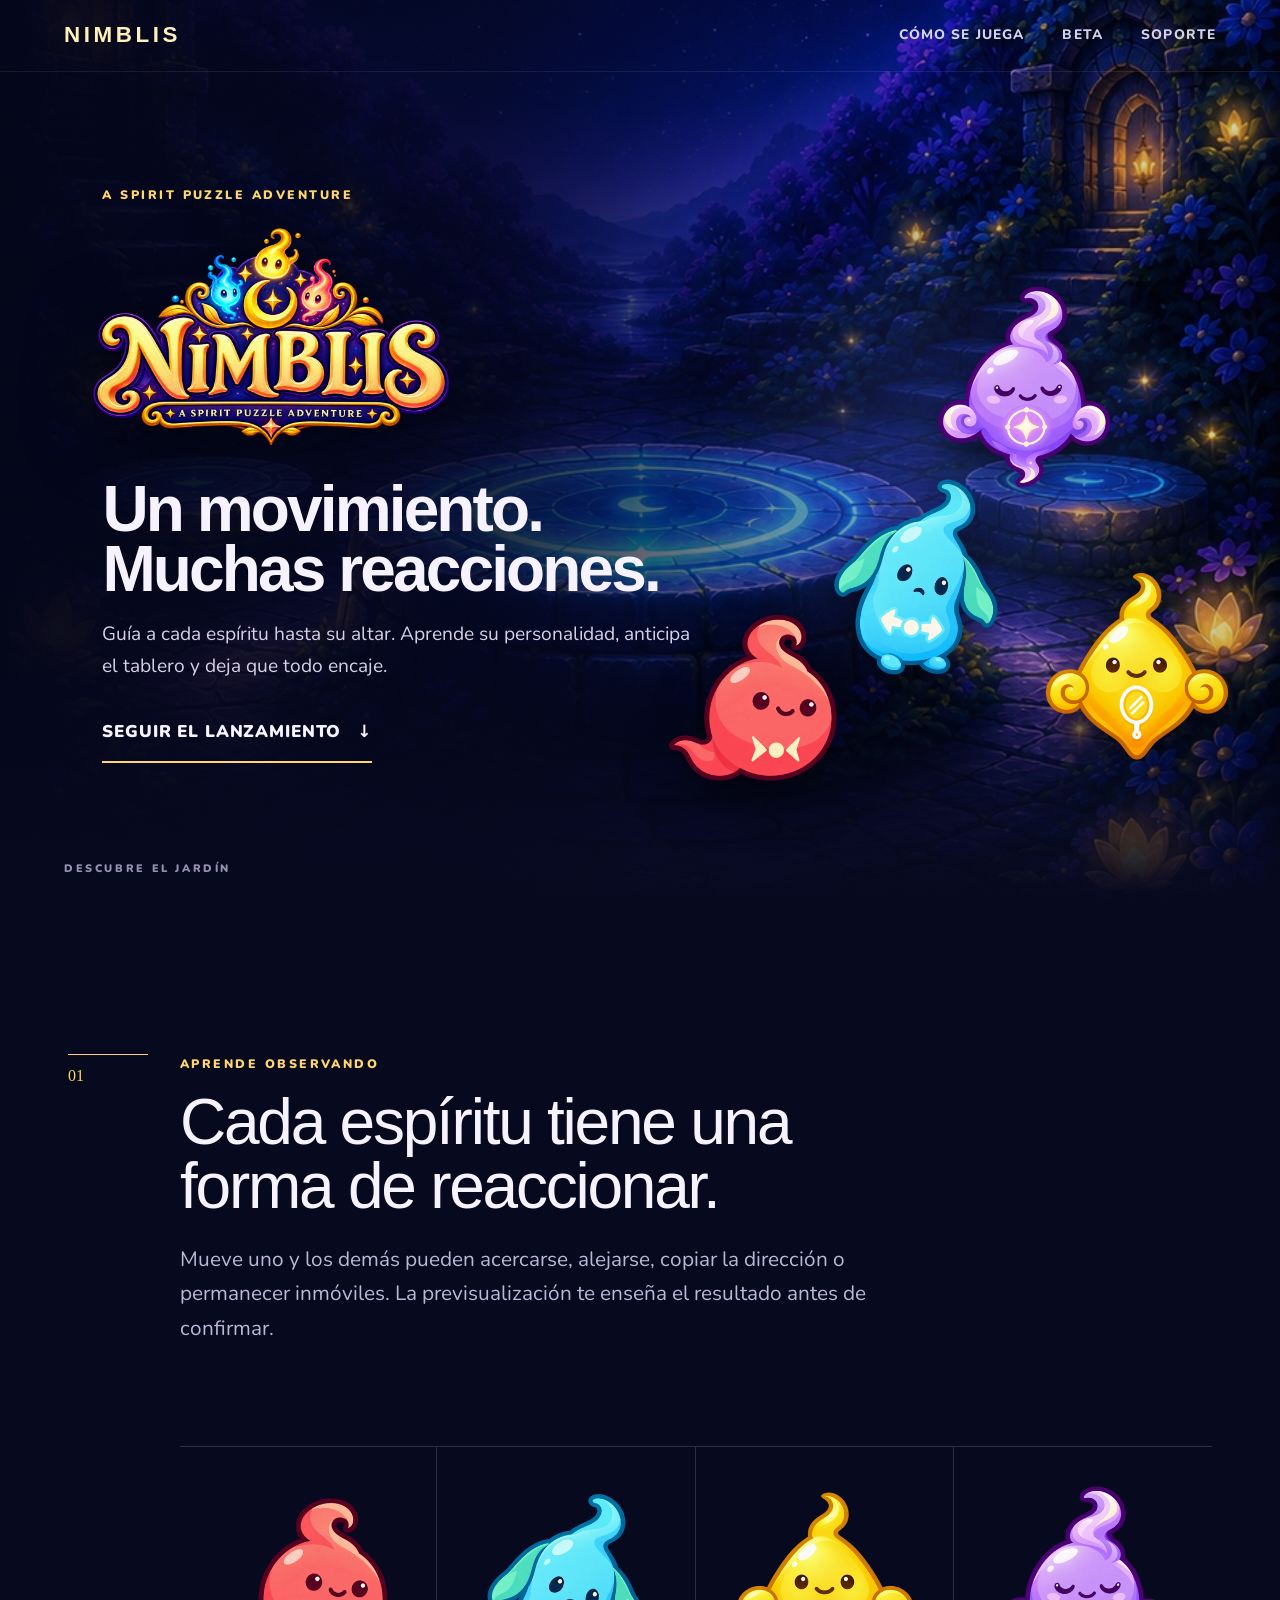
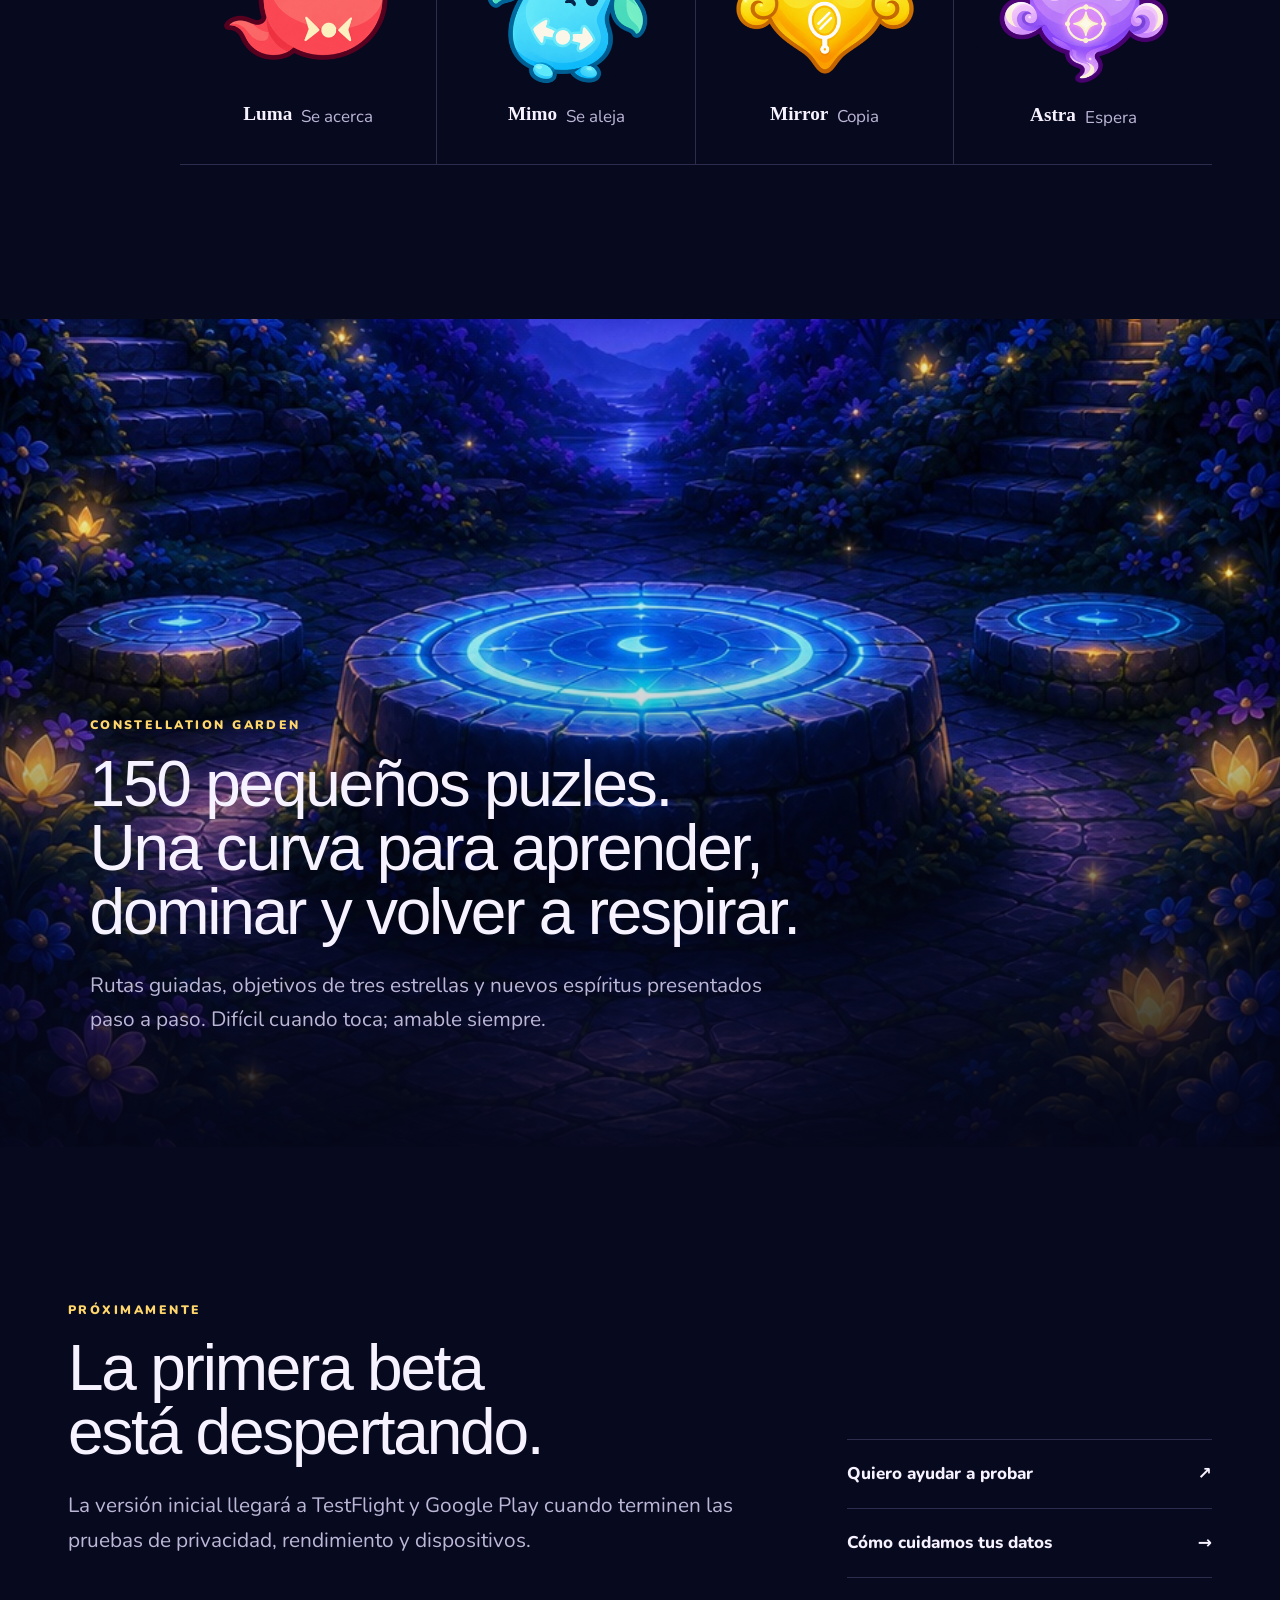
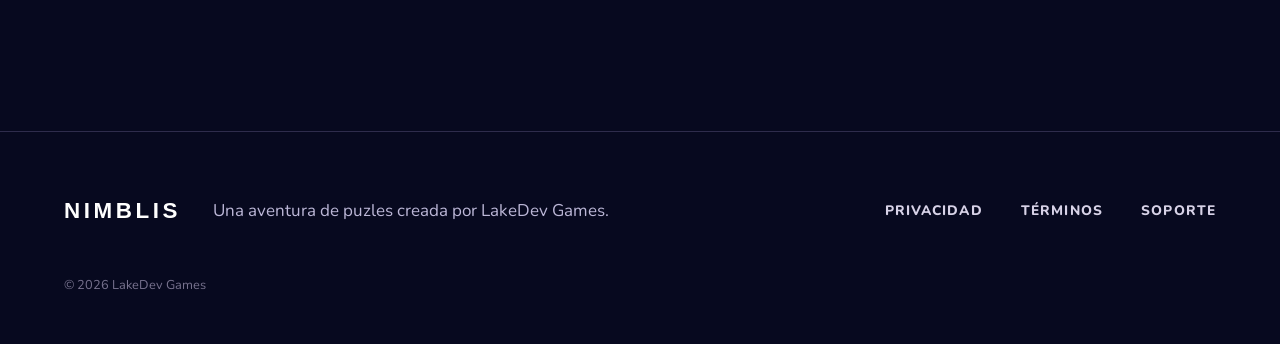
==== index.html @ 9e911bd8 "Publish Nimblis website" ====
<!doctype html>
<html lang="es">
<head>
  <meta charset="utf-8">
  <meta name="viewport" content="width=device-width, initial-scale=1">
  <meta name="theme-color" content="#080b2b">
  <meta name="description" content="Nimblis es una aventura de puzles sobre pequeños espíritus que se mueven juntos.">
  <meta property="og:title" content="Nimblis · A Spirit Puzzle Adventure">
  <meta property="og:description" content="Descubre cómo se relacionan, anticipa cada reacción y guía a todos los Nimblis hasta su altar.">
  <meta property="og:image" content="assets/nimblis-logo.png">
  <title>Nimblis · A Spirit Puzzle Adventure</title>
  <link rel="icon" href="assets/app-icon.png">
  <link rel="stylesheet" href="styles.css">
</head>
<body>
  <a class="skip-link" href="#main">Saltar al contenido</a>
  <header class="site-header" data-header>
    <a class="wordmark" href="index.html" aria-label="Nimblis, inicio">NIMBLIS</a>
    <nav aria-label="Navegación principal">
      <a href="#como-se-juega">Cómo se juega</a>
      <a href="#beta">Beta</a>
      <a href="support.html">Soporte</a>
    </nav>
  </header>

  <main id="main">
    <section class="hero" aria-labelledby="hero-title">
      <div class="hero-glow" aria-hidden="true"></div>
      <div class="hero-copy" data-reveal>
        <p class="eyebrow">A SPIRIT PUZZLE ADVENTURE</p>
        <img class="hero-logo" src="assets/nimblis-logo.png" alt="Nimblis">
        <h1 id="hero-title">Un movimiento.<br>Muchas reacciones.</h1>
        <p class="hero-lede">Guía a cada espíritu hasta su altar. Aprende su personalidad, anticipa el tablero y deja que todo encaje.</p>
        <a class="primary-cta" href="#beta">Seguir el lanzamiento <span aria-hidden="true">↓</span></a>
      </div>
      <div class="spirit-stage" aria-hidden="true" data-depth>
        <img class="spirit spirit-luma" src="assets/luma.png" alt="">
        <img class="spirit spirit-mimo" src="assets/mimo.png" alt="">
        <img class="spirit spirit-mirror" src="assets/mirror.png" alt="">
        <img class="spirit spirit-astra" src="assets/astra.png" alt="">
      </div>
      <p class="scroll-cue" aria-hidden="true">DESCUBRE EL JARDÍN</p>
    </section>

    <section class="rule-section" id="como-se-juega">
      <div class="section-number">01</div>
      <div class="rule-copy" data-reveal>
        <p class="eyebrow">APRENDE OBSERVANDO</p>
        <h2>Cada espíritu tiene una forma de reaccionar.</h2>
        <p>Mueve uno y los demás pueden acercarse, alejarse, copiar la dirección o permanecer inmóviles. La previsualización te enseña el resultado antes de confirmar.</p>
      </div>
      <div class="spirit-line" aria-label="Los cuatro espíritus de Nimblis">
        <figure data-reveal><img src="assets/luma.png" alt="Luma"><figcaption><strong>Luma</strong><span>Se acerca</span></figcaption></figure>
        <figure data-reveal><img src="assets/mimo.png" alt="Mimo"><figcaption><strong>Mimo</strong><span>Se aleja</span></figcaption></figure>
        <figure data-reveal><img src="assets/mirror.png" alt="Mirror"><figcaption><strong>Mirror</strong><span>Copia</span></figcaption></figure>
        <figure data-reveal><img src="assets/astra.png" alt="Astra"><figcaption><strong>Astra</strong><span>Espera</span></figcaption></figure>
      </div>
    </section>

    <section class="journey-section">
      <div class="journey-art" role="img" aria-label="El jardín nocturno de Nimblis"></div>
      <div class="journey-copy" data-reveal>
        <p class="eyebrow">CONSTELLATION GARDEN</p>
        <h2>150 pequeños puzles. Una curva para aprender, dominar y volver a respirar.</h2>
        <p>Rutas guiadas, objetivos de tres estrellas y nuevos espíritus presentados paso a paso. Difícil cuando toca; amable siempre.</p>
      </div>
    </section>

    <section class="beta-section" id="beta">
      <div data-reveal>
        <p class="eyebrow">PRÓXIMAMENTE</p>
        <h2>La primera beta está despertando.</h2>
        <p>La versión inicial llegará a TestFlight y Google Play cuando terminen las pruebas de privacidad, rendimiento y dispositivos.</p>
      </div>
      <div class="beta-links" data-reveal>
        <a href="support.html">Quiero ayudar a probar <span aria-hidden="true">↗</span></a>
        <a href="privacy.html">Cómo cuidamos tus datos <span aria-hidden="true">→</span></a>
      </div>
    </section>
  </main>

  <footer>
    <a class="wordmark" href="index.html">NIMBLIS</a>
    <p>Una aventura de puzles creada por LakeDev Games.</p>
    <nav aria-label="Legal">
      <a href="privacy.html">Privacidad</a>
      <a href="terms.html">Términos</a>
      <a href="support.html">Soporte</a>
    </nav>
    <p class="copyright">© 2026 LakeDev Games</p>
  </footer>
  <script src="site.js"></script>
</body>
</html>
---- styles.css ----
@font-face{font-family:Fredoka;src:url("assets/fredoka.ttf") format("truetype");font-weight:300 700;font-display:swap}
@font-face{font-family:Nunito;src:url("assets/nunito.ttf") format("truetype");font-weight:200 900;font-display:swap}
:root{--ink:#f7f2ff;--muted:#bcb7d7;--night:#07091f;--deep:#0b1035;--gold:#ffd66b;--violet:#9d73ff;--line:rgba(197,186,255,.2);--max:1240px}
*{box-sizing:border-box}
html{scroll-behavior:smooth;background:var(--night)}
body{margin:0;color:var(--ink);background:var(--night);font-family:Nunito,system-ui,sans-serif;font-size:17px;line-height:1.65}
a{color:inherit;text-decoration-thickness:1px;text-underline-offset:.22em}
img{display:block;max-width:100%}
.skip-link{position:fixed;z-index:100;left:1rem;top:1rem;transform:translateY(-180%);padding:.7rem 1rem;background:#fff;color:#111;border-radius:.5rem}.skip-link:focus{transform:none}
.site-header{position:absolute;z-index:20;top:0;left:0;width:100%;display:flex;justify-content:space-between;align-items:center;padding:1.5rem clamp(1.25rem,5vw,5rem);border-bottom:1px solid rgba(255,255,255,.08)}
body.legal-page .site-header.solid{position:relative;background:#090c2a}.site-header[data-header].solid{position:fixed;background:rgba(7,9,31,.86);backdrop-filter:blur(16px)}.site-header nav,.compact-footer nav,footer nav{display:flex;gap:clamp(1rem,3vw,2.5rem);align-items:center}.site-header nav a,footer nav a{text-decoration:none;color:#d7d2e7;font-size:.86rem;font-weight:800;letter-spacing:.08em;text-transform:uppercase}.site-header nav a:hover,.site-header nav a:focus-visible,footer nav a:hover{color:var(--gold)}
.wordmark{font:700 1.4rem/1 Fredoka,sans-serif;letter-spacing:.16em;text-decoration:none;color:#fff1bd}
.hero{min-height:100svh;position:relative;overflow:hidden;display:grid;align-items:center;padding:8rem clamp(1.25rem,8vw,8rem) 5rem;background:linear-gradient(90deg,rgba(4,6,26,.98) 0%,rgba(5,7,31,.85) 38%,rgba(5,7,31,.18) 74%),url("assets/sanctuary.jpg") center 64%/cover no-repeat}
.hero::after{content:"";position:absolute;inset:auto 0 0;height:28%;background:linear-gradient(transparent,var(--night));pointer-events:none}.hero-glow{position:absolute;width:44vw;height:44vw;right:4vw;top:20%;border-radius:50%;background:radial-gradient(circle,rgba(89,117,255,.28),transparent 65%);filter:blur(12px)}
.hero-copy{position:relative;z-index:4;max-width:650px}.hero-logo{width:min(370px,78vw);margin:0 0 .65rem -1rem;filter:drop-shadow(0 12px 34px rgba(0,0,0,.55));mix-blend-mode:screen}.hero h1{font:600 clamp(3rem,5vw,5.4rem)/.94 Fredoka,sans-serif;letter-spacing:-.045em;margin:0;max-width:920px;text-wrap:balance}.hero-lede{max-width:590px;color:#d5d0e8;font-size:clamp(1.05rem,1.5vw,1.28rem);margin:1.25rem 0 1.35rem}.eyebrow{margin:0 0 1rem;color:var(--gold);font-size:.77rem;font-weight:900;letter-spacing:.2em;text-transform:uppercase}.primary-cta{display:inline-flex;align-items:center;gap:1rem;padding:.9rem 0;border-bottom:2px solid var(--gold);text-decoration:none;font-weight:900;letter-spacing:.05em;text-transform:uppercase}.primary-cta span{transition:transform .2s}.primary-cta:hover span{transform:translateY(4px)}
.spirit-stage{position:absolute;z-index:3;right:-2%;bottom:3%;width:min(52vw,800px);height:66%;pointer-events:none}.spirit{position:absolute;width:clamp(130px,18vw,275px);filter:drop-shadow(0 18px 24px rgba(0,0,0,.55));animation:float 5s ease-in-out infinite}.spirit-luma{left:0;bottom:8%;animation-delay:-1s}.spirit-mimo{left:24%;bottom:30%;animation-delay:-3s}.spirit-mirror{right:8%;bottom:14%;animation-delay:-2s}.spirit-astra{right:25%;top:0;animation-delay:-4s}.scroll-cue{position:absolute;z-index:5;left:clamp(1.25rem,5vw,5rem);bottom:1.4rem;margin:0;color:#9690b1;font-size:.68rem;font-weight:900;letter-spacing:.24em}
@keyframes float{50%{transform:translateY(-14px) rotate(1.5deg)}}
.rule-section{max-width:var(--max);margin:auto;padding:clamp(6rem,12vw,11rem) clamp(1.25rem,4vw,3rem);display:grid;grid-template-columns:80px 1fr;gap:2rem}.section-number{font:500 1rem Fredoka;color:var(--gold);border-top:1px solid var(--gold);padding-top:.8rem}.rule-copy{max-width:850px}.rule-copy h2,.journey-copy h2,.beta-section h2{font:500 clamp(2.5rem,5vw,5.3rem)/1 Fredoka,sans-serif;letter-spacing:-.035em;margin:0 0 1.5rem;text-wrap:balance}.rule-copy>p:last-child,.journey-copy>p:last-child,.beta-section>div>p:last-child{max-width:690px;color:var(--muted);font-size:clamp(1.05rem,1.7vw,1.3rem)}
.spirit-line{grid-column:2;display:grid;grid-template-columns:repeat(4,1fr);gap:1px;margin-top:3rem;border-top:1px solid var(--line);border-bottom:1px solid var(--line)}.spirit-line figure{margin:0;padding:2rem 1rem;text-align:center;border-right:1px solid var(--line)}.spirit-line figure:last-child{border:0}.spirit-line img{width:100%;transition:transform .25s,filter .25s}.spirit-line figure:hover img{transform:translateY(-8px);filter:drop-shadow(0 16px 18px rgba(91,100,255,.25))}.spirit-line figcaption{display:flex;justify-content:center;gap:.55rem;flex-wrap:wrap}.spirit-line strong{font:600 1.2rem Fredoka}.spirit-line span{color:var(--muted)}
.journey-section{position:relative;min-height:92svh;display:flex;align-items:flex-end;padding:clamp(3rem,7vw,7rem);overflow:hidden}.journey-art{position:absolute;inset:0;background:linear-gradient(0deg,rgba(5,7,26,.96) 0%,rgba(5,7,26,.08) 60%),url("assets/sanctuary.jpg") center 73%/cover no-repeat;transform:scale(1.03)}.journey-copy{position:relative;z-index:2;max-width:980px}.journey-copy p{max-width:760px}
.beta-section{max-width:var(--max);margin:auto;padding:clamp(6rem,12vw,11rem) clamp(1.25rem,4vw,3rem);display:grid;grid-template-columns:1.3fr .7fr;gap:clamp(3rem,8vw,8rem);align-items:end}.beta-links{display:flex;flex-direction:column;border-top:1px solid var(--line)}.beta-links a{display:flex;justify-content:space-between;gap:1rem;padding:1.25rem 0;border-bottom:1px solid var(--line);text-decoration:none;font-weight:800}.beta-links a:hover{color:var(--gold)}
footer{padding:3rem clamp(1.25rem,5vw,5rem);border-top:1px solid var(--line);display:grid;grid-template-columns:auto 1fr auto;align-items:center;gap:2rem;color:var(--muted)}footer .wordmark{color:#fff}.copyright{grid-column:1/-1;margin:0;font-size:.8rem;color:#77728e}.compact-footer{display:flex;justify-content:space-between;grid-template-columns:none}.compact-footer>a{font:600 1.2rem Fredoka;text-decoration:none;color:#fff1bd}
[data-reveal]{opacity:0;transform:translateY(24px);transition:opacity .7s ease,transform .7s ease}[data-reveal].visible{opacity:1;transform:none}
.legal-page{background:radial-gradient(circle at 70% 5%,rgba(87,62,172,.2),transparent 30%),var(--night)}.legal-shell{width:min(100% - 2.5rem,1000px);margin:auto;padding:clamp(5rem,9vw,9rem) 0}.legal-intro{max-width:820px;margin-bottom:5rem}.legal-intro h1{font:500 clamp(3.5rem,8vw,7rem)/.95 Fredoka;margin:.5rem 0 1.4rem;letter-spacing:-.045em}.legal-intro>p:last-child{color:var(--muted)}.legal-intro .primary-cta{margin-top:1rem}.legal-copy{max-width:780px;margin-left:auto}.legal-copy section{padding:0 0 2.7rem;margin:0 0 2.7rem;border-bottom:1px solid var(--line)}.legal-copy h2{font:500 clamp(1.8rem,3vw,2.7rem)/1.15 Fredoka;margin:0 0 1.3rem}.legal-copy h3{font:600 1.1rem Fredoka;color:#eee3ff;margin:1.6rem 0 .4rem}.legal-copy p,.legal-copy li{color:#c8c3da}.legal-copy a{color:#ffe39a}.legal-copy hr{border:0;border-top:2px solid var(--gold);margin:3rem 0 5rem}.legal-copy ul{padding-left:1.25rem}.faq h3{color:var(--gold)}
@media(max-width:820px){.site-header[data-header] nav a:first-child{display:none}.hero{padding-top:7rem;align-items:start;background:linear-gradient(180deg,rgba(4,6,26,.88),rgba(4,6,26,.25) 55%,var(--night)),url("assets/sanctuary.jpg") center/cover}.hero-logo{width:270px}.hero h1{font-size:clamp(3rem,14vw,5rem)}.spirit-stage{right:-12%;bottom:4%;width:112%;height:47%}.spirit{width:31vw}.spirit-luma{left:5%}.spirit-mimo{left:28%}.spirit-mirror{right:2%}.spirit-astra{right:28%;top:3%}.rule-section{grid-template-columns:1fr}.section-number{width:60px}.spirit-line{grid-column:1;grid-template-columns:repeat(2,1fr)}.spirit-line figure:nth-child(2){border-right:0}.spirit-line figure:nth-child(-n+2){border-bottom:1px solid var(--line)}.journey-section{min-height:75svh}.beta-section{grid-template-columns:1fr}footer{grid-template-columns:1fr}footer nav{flex-wrap:wrap}.copyright{grid-column:1}.compact-footer{display:flex}}
@media(max-width:520px){body{font-size:16px}.site-header{padding:1.15rem}.site-header nav{gap:1rem}.site-header nav a{font-size:.7rem}.hero{padding-inline:1.15rem}.hero-logo{margin-left:-.6rem}.spirit-stage{bottom:2%}.rule-section,.beta-section{padding-inline:1.15rem}.spirit-line figure{padding:1.25rem .4rem}.spirit-line figcaption{display:block}.spirit-line span{display:block}.journey-section{padding:2rem 1.15rem 4rem}.legal-shell{width:min(100% - 2rem,1000px)}.compact-footer{align-items:flex-start}.compact-footer nav{flex-direction:column;align-items:flex-end;gap:.7rem}}
@media(prefers-reduced-motion:reduce){html{scroll-behavior:auto}.spirit{animation:none}[data-reveal]{opacity:1;transform:none;transition:none}.spirit-line img,.primary-cta span{transition:none}}
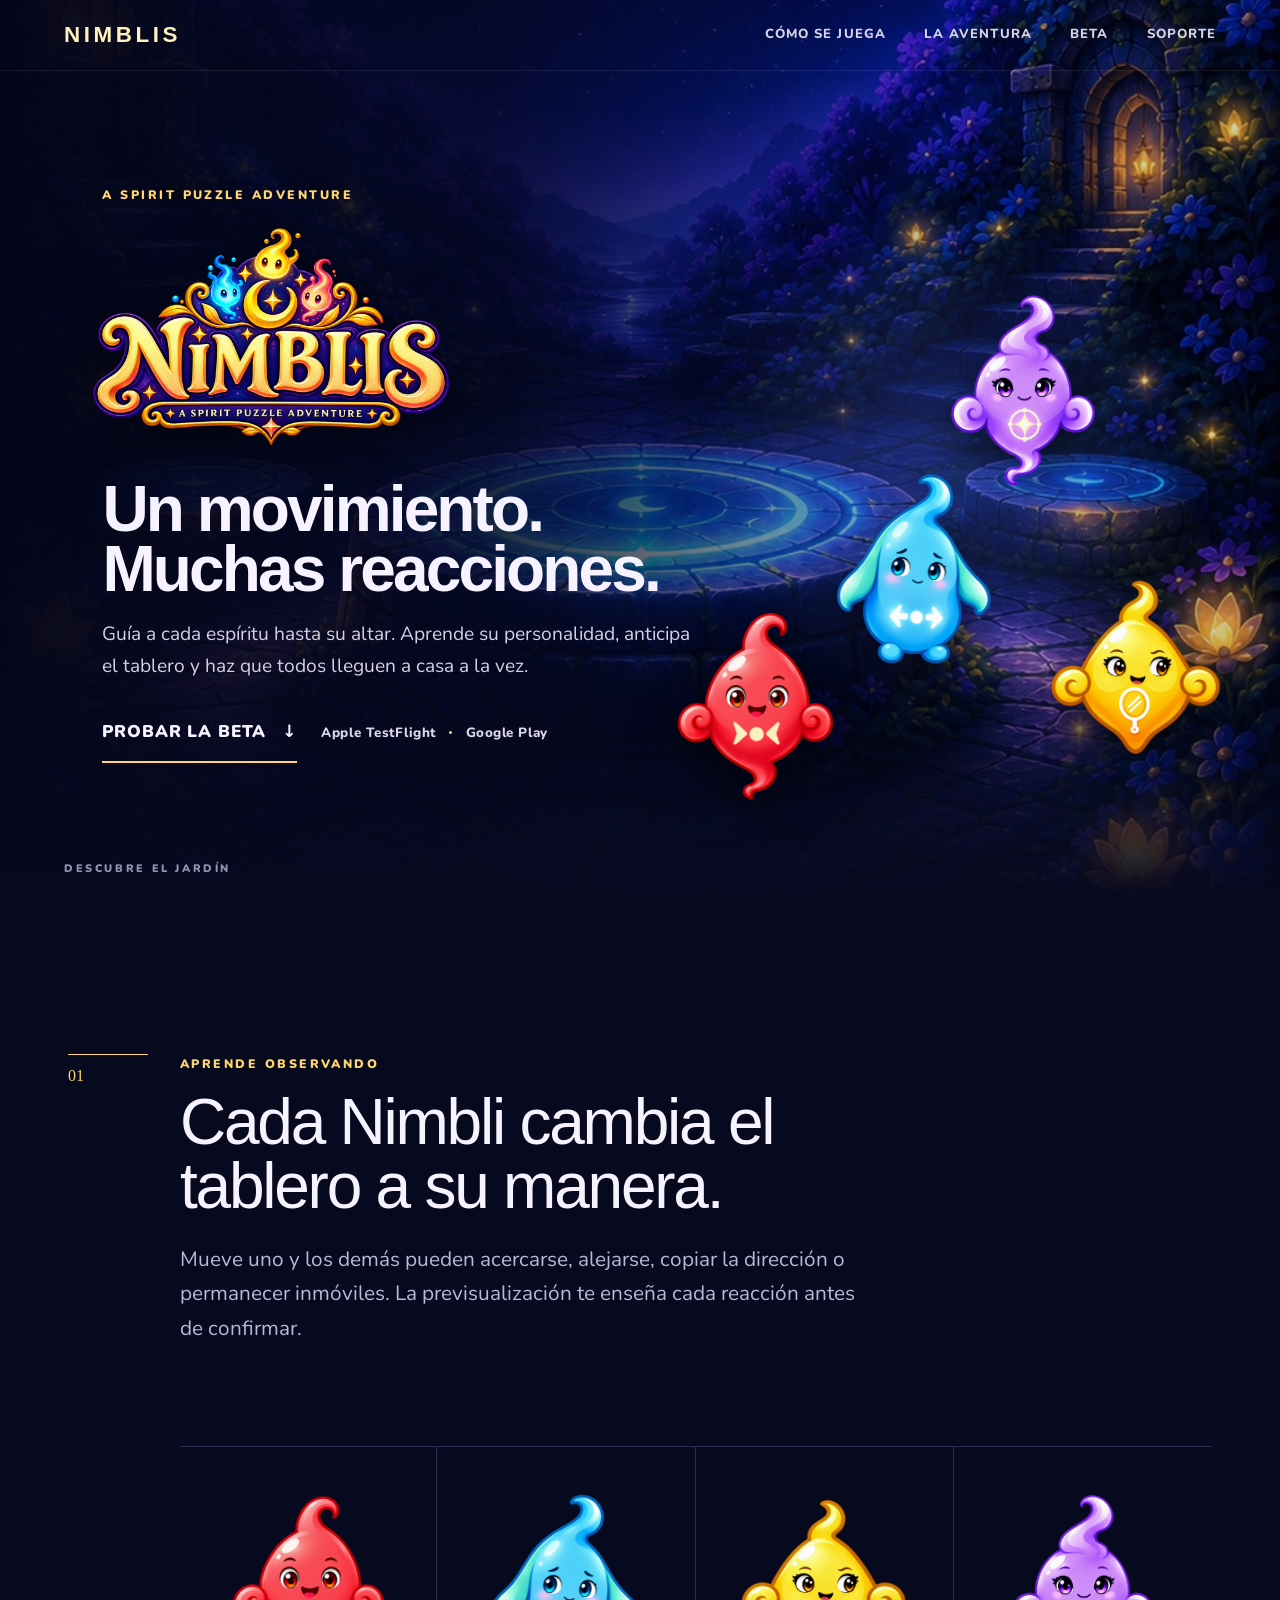
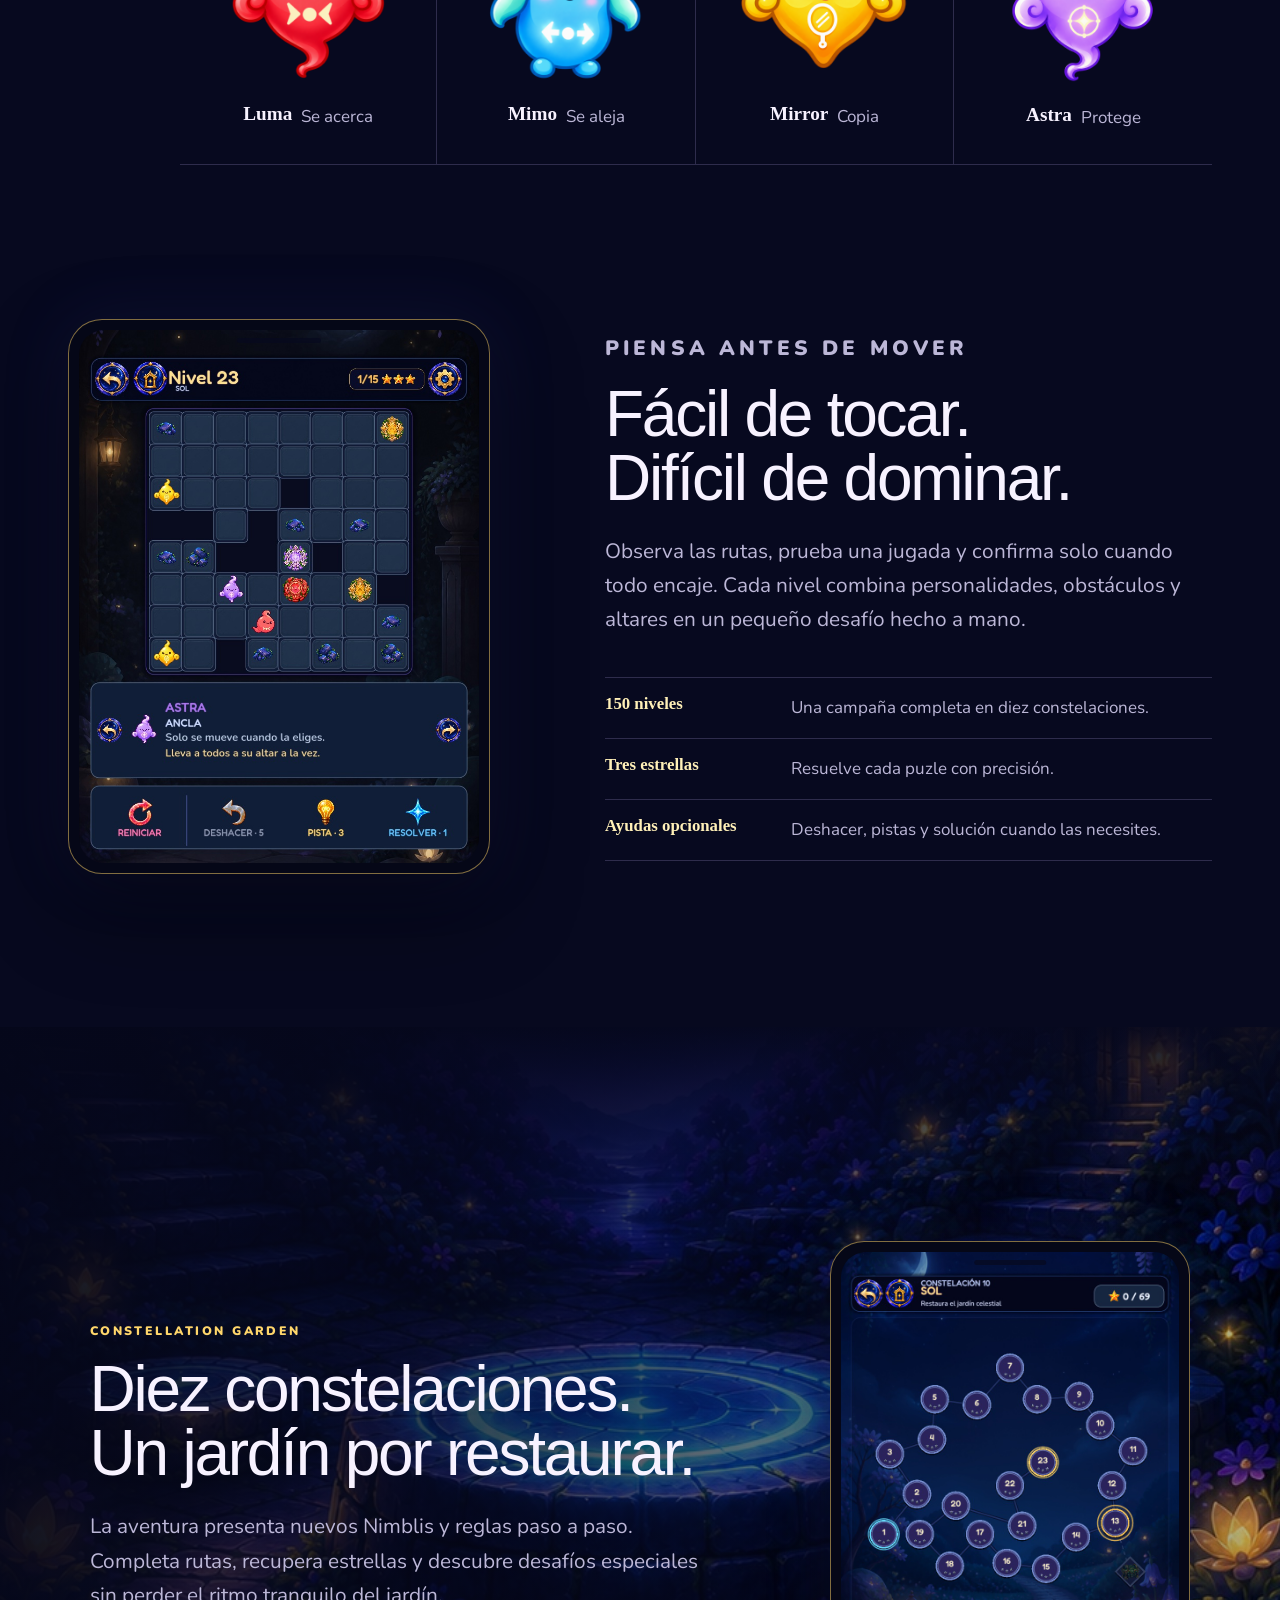
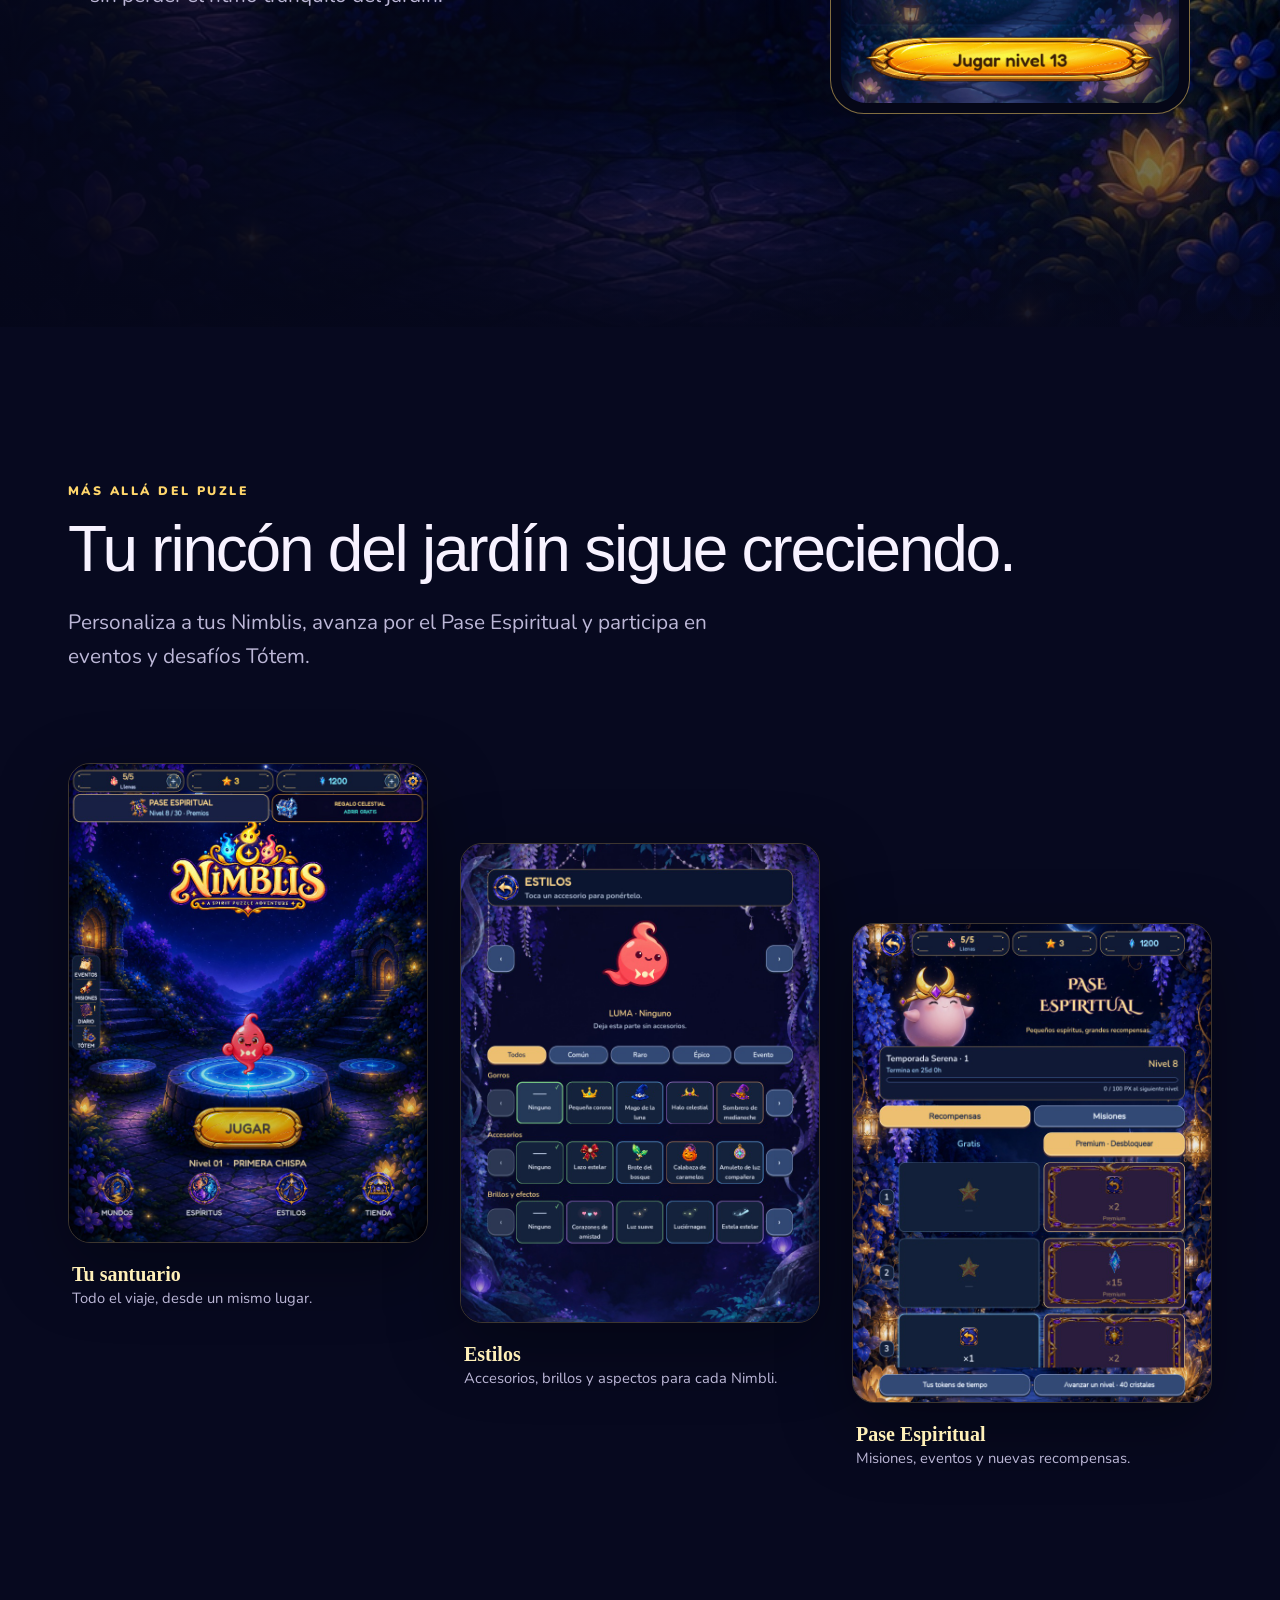
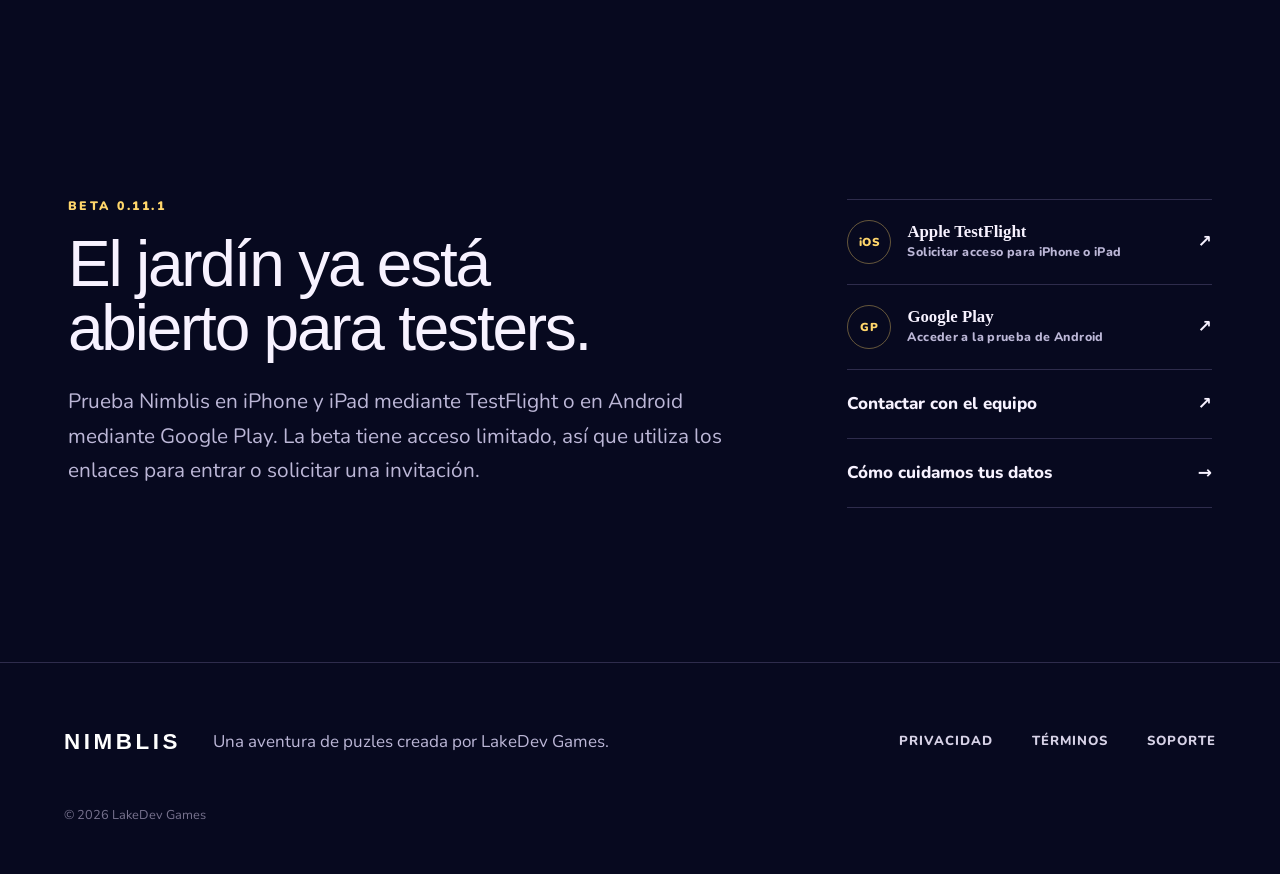
==== commit c3e6913c: "Publish Nimblis 0.11.1 beta page" ====
--- a/index.html
+++ b/index.html
@@ -4,10 +4,10 @@
   <meta charset="utf-8">
   <meta name="viewport" content="width=device-width, initial-scale=1">
   <meta name="theme-color" content="#080b2b">
-  <meta name="description" content="Nimblis es una aventura de puzles sobre pequeños espíritus que se mueven juntos.">
+  <meta name="description" content="Nimblis es una aventura de puzles sobre pequeños espíritus que se mueven juntos. Beta disponible para iPhone, iPad y Android.">
   <meta property="og:title" content="Nimblis · A Spirit Puzzle Adventure">
-  <meta property="og:description" content="Descubre cómo se relacionan, anticipa cada reacción y guía a todos los Nimblis hasta su altar.">
-  <meta property="og:image" content="assets/nimblis-logo.png">
+  <meta property="og:description" content="Descubre cómo se relacionan, anticipa cada reacción y guía a todos los Nimblis hasta su altar. Prueba la beta en TestFlight y Google Play.">
+  <meta property="og:image" content="assets/app-icon.png">
   <title>Nimblis · A Spirit Puzzle Adventure</title>
   <link rel="icon" href="assets/app-icon.png">
   <link rel="stylesheet" href="styles.css">
@@ -18,6 +18,7 @@
     <a class="wordmark" href="index.html" aria-label="Nimblis, inicio">NIMBLIS</a>
     <nav aria-label="Navegación principal">
       <a href="#como-se-juega">Cómo se juega</a>
+      <a href="#aventura">La aventura</a>
       <a href="#beta">Beta</a>
       <a href="support.html">Soporte</a>
     </nav>
@@ -30,8 +31,11 @@
         <p class="eyebrow">A SPIRIT PUZZLE ADVENTURE</p>
         <img class="hero-logo" src="assets/nimblis-logo.png" alt="Nimblis">
         <h1 id="hero-title">Un movimiento.<br>Muchas reacciones.</h1>
-        <p class="hero-lede">Guía a cada espíritu hasta su altar. Aprende su personalidad, anticipa el tablero y deja que todo encaje.</p>
-        <a class="primary-cta" href="#beta">Seguir el lanzamiento <span aria-hidden="true">↓</span></a>
+        <p class="hero-lede">Guía a cada espíritu hasta su altar. Aprende su personalidad, anticipa el tablero y haz que todos lleguen a casa a la vez.</p>
+        <div class="hero-actions">
+          <a class="primary-cta" href="#beta">Probar la beta <span aria-hidden="true">↓</span></a>
+          <p class="platform-note">Apple TestFlight <i aria-hidden="true"></i> Google Play</p>
+        </div>
       </div>
       <div class="spirit-stage" aria-hidden="true" data-depth>
         <img class="spirit spirit-luma" src="assets/luma.png" alt="">
@@ -46,34 +50,70 @@
       <div class="section-number">01</div>
       <div class="rule-copy" data-reveal>
         <p class="eyebrow">APRENDE OBSERVANDO</p>
-        <h2>Cada espíritu tiene una forma de reaccionar.</h2>
-        <p>Mueve uno y los demás pueden acercarse, alejarse, copiar la dirección o permanecer inmóviles. La previsualización te enseña el resultado antes de confirmar.</p>
+        <h2>Cada Nimbli cambia el tablero a su manera.</h2>
+        <p>Mueve uno y los demás pueden acercarse, alejarse, copiar la dirección o permanecer inmóviles. La previsualización te enseña cada reacción antes de confirmar.</p>
       </div>
       <div class="spirit-line" aria-label="Los cuatro espíritus de Nimblis">
         <figure data-reveal><img src="assets/luma.png" alt="Luma"><figcaption><strong>Luma</strong><span>Se acerca</span></figcaption></figure>
         <figure data-reveal><img src="assets/mimo.png" alt="Mimo"><figcaption><strong>Mimo</strong><span>Se aleja</span></figcaption></figure>
         <figure data-reveal><img src="assets/mirror.png" alt="Mirror"><figcaption><strong>Mirror</strong><span>Copia</span></figcaption></figure>
-        <figure data-reveal><img src="assets/astra.png" alt="Astra"><figcaption><strong>Astra</strong><span>Espera</span></figcaption></figure>
+        <figure data-reveal><img src="assets/astra.png" alt="Astra"><figcaption><strong>Astra</strong><span>Protege</span></figcaption></figure>
       </div>
     </section>
 
-    <section class="journey-section">
-      <div class="journey-art" role="img" aria-label="El jardín nocturno de Nimblis"></div>
-      <div class="journey-copy" data-reveal>
-        <p class="eyebrow">CONSTELLATION GARDEN</p>
-        <h2>150 pequeños puzles. Una curva para aprender, dominar y volver a respirar.</h2>
-        <p>Rutas guiadas, objetivos de tres estrellas y nuevos espíritus presentados paso a paso. Difícil cuando toca; amable siempre.</p>
+    <section class="gameplay-section" aria-labelledby="gameplay-title">
+      <div class="phone-shot phone-shot-main" data-reveal>
+        <img src="assets/game-puzzle.jpg" alt="Un puzle de Nimblis con Luma, Mimo, Mirror y Astra" loading="lazy" decoding="async">
+      </div>
+      <div class="gameplay-copy" data-reveal>
+        <p class="eyebrow">PIENSA ANTES DE MOVER</p>
+        <h2 id="gameplay-title">Fácil de tocar. Difícil de dominar.</h2>
+        <p>Observa las rutas, prueba una jugada y confirma solo cuando todo encaje. Cada nivel combina personalidades, obstáculos y altares en un pequeño desafío hecho a mano.</p>
+        <ul class="feature-list">
+          <li><strong>150 niveles</strong><span>Una campaña completa en diez constelaciones.</span></li>
+          <li><strong>Tres estrellas</strong><span>Resuelve cada puzle con precisión.</span></li>
+          <li><strong>Ayudas opcionales</strong><span>Deshacer, pistas y solución cuando las necesites.</span></li>
+        </ul>
+      </div>
+    </section>
+
+    <section class="journey-section" id="aventura">
+      <div class="journey-art" aria-hidden="true"></div>
+      <div class="journey-layout">
+        <div class="journey-copy" data-reveal>
+          <p class="eyebrow">CONSTELLATION GARDEN</p>
+          <h2>Diez constelaciones. Un jardín por restaurar.</h2>
+          <p>La aventura presenta nuevos Nimblis y reglas paso a paso. Completa rutas, recupera estrellas y descubre desafíos especiales sin perder el ritmo tranquilo del jardín.</p>
+        </div>
+        <div class="phone-shot journey-phone" data-reveal>
+          <img src="assets/game-map.jpg" alt="Mapa de una constelación con sus niveles conectados" loading="lazy" decoding="async">
+        </div>
+      </div>
+    </section>
+
+    <section class="world-section" aria-labelledby="world-title">
+      <div class="world-heading" data-reveal>
+        <p class="eyebrow">MÁS ALLÁ DEL PUZLE</p>
+        <h2 id="world-title">Tu rincón del jardín sigue creciendo.</h2>
+        <p>Personaliza a tus Nimblis, avanza por el Pase Espiritual y participa en eventos y desafíos Tótem.</p>
+      </div>
+      <div class="screen-gallery">
+        <figure data-reveal><img src="assets/game-home.jpg" alt="Pantalla principal actual de Nimblis" loading="lazy" decoding="async"><figcaption><strong>Tu santuario</strong><span>Todo el viaje, desde un mismo lugar.</span></figcaption></figure>
+        <figure data-reveal><img src="assets/game-styles.jpg" alt="Selección de accesorios para personalizar un Nimbli" loading="lazy" decoding="async"><figcaption><strong>Estilos</strong><span>Accesorios, brillos y aspectos para cada Nimbli.</span></figcaption></figure>
+        <figure data-reveal><img src="assets/game-pass.jpg" alt="Recompensas y misiones del Pase Espiritual" loading="lazy" decoding="async"><figcaption><strong>Pase Espiritual</strong><span>Misiones, eventos y nuevas recompensas.</span></figcaption></figure>
       </div>
     </section>
 
     <section class="beta-section" id="beta">
       <div data-reveal>
-        <p class="eyebrow">PRÓXIMAMENTE</p>
-        <h2>La primera beta está despertando.</h2>
-        <p>La versión inicial llegará a TestFlight y Google Play cuando terminen las pruebas de privacidad, rendimiento y dispositivos.</p>
+        <p class="eyebrow">BETA 0.11.1</p>
+        <h2>El jardín ya está abierto para testers.</h2>
+        <p>Prueba Nimblis en iPhone y iPad mediante TestFlight o en Android mediante Google Play. La beta tiene acceso limitado, así que utiliza los enlaces para entrar o solicitar una invitación.</p>
       </div>
       <div class="beta-links" data-reveal>
-        <a href="support.html">Quiero ayudar a probar <span aria-hidden="true">↗</span></a>
+        <a class="store-status" href="mailto:davidlago11@gmail.com?subject=Acceso%20beta%20iOS%20de%20Nimblis"><span class="store-mark">iOS</span><p><strong>Apple TestFlight</strong><small>Solicitar acceso para iPhone o iPad</small></p><b aria-hidden="true">↗</b></a>
+        <a class="store-status" href="https://play.google.com/apps/testing/com.lakedevgames.nimblis" target="_blank" rel="noreferrer"><span class="play-mark" aria-hidden="true">GP</span><p><strong>Google Play</strong><small>Acceder a la prueba de Android</small></p><b aria-hidden="true">↗</b></a>
+        <a href="mailto:davidlago11@gmail.com?subject=Beta%20Nimblis">Contactar con el equipo <span aria-hidden="true">↗</span></a>
         <a href="privacy.html">Cómo cuidamos tus datos <span aria-hidden="true">→</span></a>
       </div>
     </section>
--- a/styles.css
+++ b/styles.css
@@ -1,6 +1,6 @@
 @font-face{font-family:Fredoka;src:url("assets/fredoka.ttf") format("truetype");font-weight:300 700;font-display:swap}
 @font-face{font-family:Nunito;src:url("assets/nunito.ttf") format("truetype");font-weight:200 900;font-display:swap}
-:root{--ink:#f7f2ff;--muted:#bcb7d7;--night:#07091f;--deep:#0b1035;--gold:#ffd66b;--violet:#9d73ff;--line:rgba(197,186,255,.2);--max:1240px}
+:root{--ink:#f7f2ff;--muted:#bcb7d7;--night:#07091f;--deep:#0b1035;--gold:#ffd66b;--violet:#9d73ff;--cyan:#6be8ff;--line:rgba(197,186,255,.2);--max:1240px}
 *{box-sizing:border-box}
 html{scroll-behavior:smooth;background:var(--night)}
 body{margin:0;color:var(--ink);background:var(--night);font-family:Nunito,system-ui,sans-serif;font-size:17px;line-height:1.65}
@@ -8,20 +8,23 @@
 img{display:block;max-width:100%}
 .skip-link{position:fixed;z-index:100;left:1rem;top:1rem;transform:translateY(-180%);padding:.7rem 1rem;background:#fff;color:#111;border-radius:.5rem}.skip-link:focus{transform:none}
 .site-header{position:absolute;z-index:20;top:0;left:0;width:100%;display:flex;justify-content:space-between;align-items:center;padding:1.5rem clamp(1.25rem,5vw,5rem);border-bottom:1px solid rgba(255,255,255,.08)}
-body.legal-page .site-header.solid{position:relative;background:#090c2a}.site-header[data-header].solid{position:fixed;background:rgba(7,9,31,.86);backdrop-filter:blur(16px)}.site-header nav,.compact-footer nav,footer nav{display:flex;gap:clamp(1rem,3vw,2.5rem);align-items:center}.site-header nav a,footer nav a{text-decoration:none;color:#d7d2e7;font-size:.86rem;font-weight:800;letter-spacing:.08em;text-transform:uppercase}.site-header nav a:hover,.site-header nav a:focus-visible,footer nav a:hover{color:var(--gold)}
+body.legal-page .site-header.solid{position:relative;background:#090c2a}.site-header[data-header].solid{position:fixed;background:rgba(7,9,31,.86);backdrop-filter:blur(16px)}.site-header nav,.compact-footer nav,footer nav{display:flex;gap:clamp(1rem,3vw,2.5rem);align-items:center}.site-header nav a,footer nav a{text-decoration:none;color:#d7d2e7;font-size:.82rem;font-weight:800;letter-spacing:.08em;text-transform:uppercase}.site-header nav a:hover,.site-header nav a:focus-visible,footer nav a:hover{color:var(--gold)}
 .wordmark{font:700 1.4rem/1 Fredoka,sans-serif;letter-spacing:.16em;text-decoration:none;color:#fff1bd}
-.hero{min-height:100svh;position:relative;overflow:hidden;display:grid;align-items:center;padding:8rem clamp(1.25rem,8vw,8rem) 5rem;background:linear-gradient(90deg,rgba(4,6,26,.98) 0%,rgba(5,7,31,.85) 38%,rgba(5,7,31,.18) 74%),url("assets/sanctuary.jpg") center 64%/cover no-repeat}
-.hero::after{content:"";position:absolute;inset:auto 0 0;height:28%;background:linear-gradient(transparent,var(--night));pointer-events:none}.hero-glow{position:absolute;width:44vw;height:44vw;right:4vw;top:20%;border-radius:50%;background:radial-gradient(circle,rgba(89,117,255,.28),transparent 65%);filter:blur(12px)}
-.hero-copy{position:relative;z-index:4;max-width:650px}.hero-logo{width:min(370px,78vw);margin:0 0 .65rem -1rem;filter:drop-shadow(0 12px 34px rgba(0,0,0,.55));mix-blend-mode:screen}.hero h1{font:600 clamp(3rem,5vw,5.4rem)/.94 Fredoka,sans-serif;letter-spacing:-.045em;margin:0;max-width:920px;text-wrap:balance}.hero-lede{max-width:590px;color:#d5d0e8;font-size:clamp(1.05rem,1.5vw,1.28rem);margin:1.25rem 0 1.35rem}.eyebrow{margin:0 0 1rem;color:var(--gold);font-size:.77rem;font-weight:900;letter-spacing:.2em;text-transform:uppercase}.primary-cta{display:inline-flex;align-items:center;gap:1rem;padding:.9rem 0;border-bottom:2px solid var(--gold);text-decoration:none;font-weight:900;letter-spacing:.05em;text-transform:uppercase}.primary-cta span{transition:transform .2s}.primary-cta:hover span{transform:translateY(4px)}
-.spirit-stage{position:absolute;z-index:3;right:-2%;bottom:3%;width:min(52vw,800px);height:66%;pointer-events:none}.spirit{position:absolute;width:clamp(130px,18vw,275px);filter:drop-shadow(0 18px 24px rgba(0,0,0,.55));animation:float 5s ease-in-out infinite}.spirit-luma{left:0;bottom:8%;animation-delay:-1s}.spirit-mimo{left:24%;bottom:30%;animation-delay:-3s}.spirit-mirror{right:8%;bottom:14%;animation-delay:-2s}.spirit-astra{right:25%;top:0;animation-delay:-4s}.scroll-cue{position:absolute;z-index:5;left:clamp(1.25rem,5vw,5rem);bottom:1.4rem;margin:0;color:#9690b1;font-size:.68rem;font-weight:900;letter-spacing:.24em}
+.hero{min-height:100svh;position:relative;overflow:hidden;display:grid;align-items:center;padding:8rem clamp(1.25rem,8vw,8rem) 5rem;background:linear-gradient(90deg,rgba(4,6,26,.98) 0%,rgba(5,7,31,.86) 38%,rgba(5,7,31,.18) 74%),url("assets/sanctuary.jpg") center 64%/cover no-repeat}
+.hero::after{content:"";position:absolute;inset:auto 0 0;height:28%;background:linear-gradient(transparent,var(--night));pointer-events:none}.hero-glow{position:absolute;width:44vw;height:44vw;right:4vw;top:20%;border-radius:50%;background:radial-gradient(circle,rgba(89,117,255,.3),transparent 65%);filter:blur(12px)}
+.hero-copy{position:relative;z-index:4;max-width:650px}.hero-logo{width:min(370px,78vw);margin:0 0 .65rem -1rem;filter:drop-shadow(0 12px 34px rgba(0,0,0,.55));mix-blend-mode:screen}.hero h1{font:600 clamp(3rem,5vw,5.4rem)/.94 Fredoka,sans-serif;letter-spacing:-.045em;margin:0;max-width:920px;text-wrap:balance}.hero-lede{max-width:590px;color:#d5d0e8;font-size:clamp(1.05rem,1.5vw,1.28rem);margin:1.25rem 0 1.35rem}.eyebrow{margin:0 0 1rem;color:var(--gold);font-size:.77rem;font-weight:900;letter-spacing:.2em;text-transform:uppercase}.hero-actions{display:flex;align-items:center;gap:1.5rem;flex-wrap:wrap}.primary-cta{display:inline-flex;align-items:center;gap:1rem;padding:.9rem 0;border-bottom:2px solid var(--gold);text-decoration:none;font-weight:900;letter-spacing:.05em;text-transform:uppercase}.primary-cta span{transition:transform .2s}.primary-cta:hover span{transform:translateY(4px)}.platform-note{margin:0;color:#ded8ee;font-size:.84rem;font-weight:800;letter-spacing:.04em}.platform-note i{display:inline-block;width:3px;height:3px;margin:.2rem .55rem;border-radius:50%;background:var(--gold)}
+.spirit-stage{position:absolute;z-index:3;right:-2%;bottom:3%;width:min(52vw,800px);height:66%;pointer-events:none}.spirit{position:absolute;width:clamp(130px,18vw,275px);filter:drop-shadow(0 18px 24px rgba(0,0,0,.55));animation:float 5s ease-in-out infinite}.spirit-luma{left:0;bottom:8%;animation-delay:-1s}.spirit-mimo{left:24%;bottom:31%;animation-delay:-3s}.spirit-mirror{right:8%;bottom:14%;animation-delay:-2s}.spirit-astra{right:25%;top:0;animation-delay:-4s}.scroll-cue{position:absolute;z-index:5;left:clamp(1.25rem,5vw,5rem);bottom:1.4rem;margin:0;color:#9690b1;font-size:.68rem;font-weight:900;letter-spacing:.24em}
 @keyframes float{50%{transform:translateY(-14px) rotate(1.5deg)}}
-.rule-section{max-width:var(--max);margin:auto;padding:clamp(6rem,12vw,11rem) clamp(1.25rem,4vw,3rem);display:grid;grid-template-columns:80px 1fr;gap:2rem}.section-number{font:500 1rem Fredoka;color:var(--gold);border-top:1px solid var(--gold);padding-top:.8rem}.rule-copy{max-width:850px}.rule-copy h2,.journey-copy h2,.beta-section h2{font:500 clamp(2.5rem,5vw,5.3rem)/1 Fredoka,sans-serif;letter-spacing:-.035em;margin:0 0 1.5rem;text-wrap:balance}.rule-copy>p:last-child,.journey-copy>p:last-child,.beta-section>div>p:last-child{max-width:690px;color:var(--muted);font-size:clamp(1.05rem,1.7vw,1.3rem)}
+.rule-section{max-width:var(--max);margin:auto;padding:clamp(6rem,12vw,11rem) clamp(1.25rem,4vw,3rem);display:grid;grid-template-columns:80px 1fr;gap:2rem}.section-number{font:500 1rem Fredoka;color:var(--gold);border-top:1px solid var(--gold);padding-top:.8rem}.rule-copy{max-width:850px}.rule-copy h2,.gameplay-copy h2,.journey-copy h2,.world-heading h2,.beta-section h2{font:500 clamp(2.5rem,5vw,5.3rem)/1 Fredoka,sans-serif;letter-spacing:-.035em;margin:0 0 1.5rem;text-wrap:balance}.rule-copy>p:last-child,.gameplay-copy>p,.journey-copy>p:last-child,.world-heading>p:last-child,.beta-section>div>p:last-child{max-width:690px;color:var(--muted);font-size:clamp(1.05rem,1.7vw,1.3rem)}
 .spirit-line{grid-column:2;display:grid;grid-template-columns:repeat(4,1fr);gap:1px;margin-top:3rem;border-top:1px solid var(--line);border-bottom:1px solid var(--line)}.spirit-line figure{margin:0;padding:2rem 1rem;text-align:center;border-right:1px solid var(--line)}.spirit-line figure:last-child{border:0}.spirit-line img{width:100%;transition:transform .25s,filter .25s}.spirit-line figure:hover img{transform:translateY(-8px);filter:drop-shadow(0 16px 18px rgba(91,100,255,.25))}.spirit-line figcaption{display:flex;justify-content:center;gap:.55rem;flex-wrap:wrap}.spirit-line strong{font:600 1.2rem Fredoka}.spirit-line span{color:var(--muted)}
-.journey-section{position:relative;min-height:92svh;display:flex;align-items:flex-end;padding:clamp(3rem,7vw,7rem);overflow:hidden}.journey-art{position:absolute;inset:0;background:linear-gradient(0deg,rgba(5,7,26,.96) 0%,rgba(5,7,26,.08) 60%),url("assets/sanctuary.jpg") center 73%/cover no-repeat;transform:scale(1.03)}.journey-copy{position:relative;z-index:2;max-width:980px}.journey-copy p{max-width:760px}
-.beta-section{max-width:var(--max);margin:auto;padding:clamp(6rem,12vw,11rem) clamp(1.25rem,4vw,3rem);display:grid;grid-template-columns:1.3fr .7fr;gap:clamp(3rem,8vw,8rem);align-items:end}.beta-links{display:flex;flex-direction:column;border-top:1px solid var(--line)}.beta-links a{display:flex;justify-content:space-between;gap:1rem;padding:1.25rem 0;border-bottom:1px solid var(--line);text-decoration:none;font-weight:800}.beta-links a:hover{color:var(--gold)}
+.gameplay-section{max-width:var(--max);margin:0 auto;padding:0 clamp(1.25rem,4vw,3rem) clamp(7rem,12vw,11rem);display:grid;grid-template-columns:minmax(280px,.82fr) 1.18fr;gap:clamp(3rem,9vw,9rem);align-items:center}.phone-shot{position:relative;width:min(100%,430px);margin:auto;padding:10px;border:1px solid rgba(255,214,107,.5);border-radius:34px;background:#050717;box-shadow:0 35px 90px rgba(0,0,0,.45),0 0 70px rgba(64,78,210,.13);overflow:hidden}.phone-shot::before{content:"";position:absolute;z-index:2;top:18px;left:50%;width:20%;height:5px;transform:translateX(-50%);border-radius:99px;background:rgba(7,9,31,.7)}.phone-shot img{width:100%;border-radius:25px}.phone-shot-main{transform:rotate(-2deg)}.feature-list{list-style:none;padding:0;margin:2.5rem 0 0;border-top:1px solid var(--line)}.feature-list li{display:grid;grid-template-columns:170px 1fr;gap:1rem;padding:1rem 0;border-bottom:1px solid var(--line)}.feature-list strong{color:#fff0b8;font:600 1.05rem Fredoka}.feature-list span{color:var(--muted)}
+.journey-section{position:relative;min-height:100svh;display:flex;align-items:center;padding:clamp(5rem,8vw,8rem) clamp(1.25rem,7vw,7rem);overflow:hidden}.journey-art{position:absolute;inset:0;background:linear-gradient(90deg,rgba(5,7,26,.96) 0%,rgba(5,7,26,.68) 48%,rgba(5,7,26,.2)),linear-gradient(0deg,var(--night),transparent 25%,transparent 75%,var(--night)),url("assets/sanctuary.jpg") center 73%/cover no-repeat;transform:scale(1.03)}.journey-layout{position:relative;z-index:2;width:min(100%,var(--max));margin:auto;display:grid;grid-template-columns:1.15fr .65fr;align-items:center;gap:clamp(3rem,8vw,8rem)}.journey-copy{max-width:800px}.journey-phone{width:min(100%,360px);transform:rotate(3deg)}
+.world-section{max-width:var(--max);margin:auto;padding:clamp(7rem,12vw,11rem) clamp(1.25rem,4vw,3rem)}.world-heading{max-width:980px;margin-bottom:clamp(3rem,7vw,6rem)}.screen-gallery{display:grid;grid-template-columns:1fr 1fr 1fr;gap:clamp(1rem,2.5vw,2.5rem);align-items:start}.screen-gallery figure{margin:0}.screen-gallery img{width:100%;aspect-ratio:3/4;object-fit:cover;object-position:top;border-radius:22px;border:1px solid rgba(255,214,107,.22);box-shadow:0 24px 70px rgba(0,0,0,.34);transition:transform .35s ease,box-shadow .35s ease}.screen-gallery figure:nth-child(2){margin-top:5rem}.screen-gallery figure:nth-child(3){margin-top:10rem}.screen-gallery figure:hover img{transform:translateY(-8px);box-shadow:0 34px 80px rgba(0,0,0,.5)}.screen-gallery figcaption{padding:1.2rem .25rem}.screen-gallery strong,.screen-gallery span{display:block}.screen-gallery strong{font:600 1.25rem Fredoka;color:#fff0b8}.screen-gallery span{color:var(--muted);font-size:.92rem}
+.beta-section{max-width:var(--max);margin:auto;padding:clamp(6rem,12vw,11rem) clamp(1.25rem,4vw,3rem);display:grid;grid-template-columns:1.3fr .7fr;gap:clamp(3rem,8vw,8rem);align-items:end}.beta-links{display:flex;flex-direction:column;border-top:1px solid var(--line)}.beta-links>a{display:flex;justify-content:space-between;gap:1rem;padding:1.25rem 0;border-bottom:1px solid var(--line);text-decoration:none;font-weight:800}.beta-links>a:hover{color:var(--gold)}.store-status{display:flex;align-items:center;justify-content:flex-start!important;gap:1rem;padding:1.15rem 0;border-bottom:1px solid var(--line);text-decoration:none}.store-status>span{display:grid;flex:0 0 auto;place-items:center;width:44px;height:44px;border:1px solid rgba(255,214,107,.38);border-radius:50%;color:var(--gold);font-size:.72rem;font-weight:900;letter-spacing:.04em}.store-status p{margin:0}.store-status strong,.store-status small{display:block}.store-status strong{font:600 1.05rem Fredoka}.store-status small{color:var(--muted);font-size:.78rem;letter-spacing:.03em}.store-status b{margin-left:auto;font-weight:800}.store-status:hover small{color:#fff0b8}.play-mark{font-size:.72rem!important}
 footer{padding:3rem clamp(1.25rem,5vw,5rem);border-top:1px solid var(--line);display:grid;grid-template-columns:auto 1fr auto;align-items:center;gap:2rem;color:var(--muted)}footer .wordmark{color:#fff}.copyright{grid-column:1/-1;margin:0;font-size:.8rem;color:#77728e}.compact-footer{display:flex;justify-content:space-between;grid-template-columns:none}.compact-footer>a{font:600 1.2rem Fredoka;text-decoration:none;color:#fff1bd}
 [data-reveal]{opacity:0;transform:translateY(24px);transition:opacity .7s ease,transform .7s ease}[data-reveal].visible{opacity:1;transform:none}
 .legal-page{background:radial-gradient(circle at 70% 5%,rgba(87,62,172,.2),transparent 30%),var(--night)}.legal-shell{width:min(100% - 2.5rem,1000px);margin:auto;padding:clamp(5rem,9vw,9rem) 0}.legal-intro{max-width:820px;margin-bottom:5rem}.legal-intro h1{font:500 clamp(3.5rem,8vw,7rem)/.95 Fredoka;margin:.5rem 0 1.4rem;letter-spacing:-.045em}.legal-intro>p:last-child{color:var(--muted)}.legal-intro .primary-cta{margin-top:1rem}.legal-copy{max-width:780px;margin-left:auto}.legal-copy section{padding:0 0 2.7rem;margin:0 0 2.7rem;border-bottom:1px solid var(--line)}.legal-copy h2{font:500 clamp(1.8rem,3vw,2.7rem)/1.15 Fredoka;margin:0 0 1.3rem}.legal-copy h3{font:600 1.1rem Fredoka;color:#eee3ff;margin:1.6rem 0 .4rem}.legal-copy p,.legal-copy li{color:#c8c3da}.legal-copy a{color:#ffe39a}.legal-copy hr{border:0;border-top:2px solid var(--gold);margin:3rem 0 5rem}.legal-copy ul{padding-left:1.25rem}.faq h3{color:var(--gold)}
-@media(max-width:820px){.site-header[data-header] nav a:first-child{display:none}.hero{padding-top:7rem;align-items:start;background:linear-gradient(180deg,rgba(4,6,26,.88),rgba(4,6,26,.25) 55%,var(--night)),url("assets/sanctuary.jpg") center/cover}.hero-logo{width:270px}.hero h1{font-size:clamp(3rem,14vw,5rem)}.spirit-stage{right:-12%;bottom:4%;width:112%;height:47%}.spirit{width:31vw}.spirit-luma{left:5%}.spirit-mimo{left:28%}.spirit-mirror{right:2%}.spirit-astra{right:28%;top:3%}.rule-section{grid-template-columns:1fr}.section-number{width:60px}.spirit-line{grid-column:1;grid-template-columns:repeat(2,1fr)}.spirit-line figure:nth-child(2){border-right:0}.spirit-line figure:nth-child(-n+2){border-bottom:1px solid var(--line)}.journey-section{min-height:75svh}.beta-section{grid-template-columns:1fr}footer{grid-template-columns:1fr}footer nav{flex-wrap:wrap}.copyright{grid-column:1}.compact-footer{display:flex}}
-@media(max-width:520px){body{font-size:16px}.site-header{padding:1.15rem}.site-header nav{gap:1rem}.site-header nav a{font-size:.7rem}.hero{padding-inline:1.15rem}.hero-logo{margin-left:-.6rem}.spirit-stage{bottom:2%}.rule-section,.beta-section{padding-inline:1.15rem}.spirit-line figure{padding:1.25rem .4rem}.spirit-line figcaption{display:block}.spirit-line span{display:block}.journey-section{padding:2rem 1.15rem 4rem}.legal-shell{width:min(100% - 2rem,1000px)}.compact-footer{align-items:flex-start}.compact-footer nav{flex-direction:column;align-items:flex-end;gap:.7rem}}
-@media(prefers-reduced-motion:reduce){html{scroll-behavior:auto}.spirit{animation:none}[data-reveal]{opacity:1;transform:none;transition:none}.spirit-line img,.primary-cta span{transition:none}}
+@media(max-width:900px){.site-header[data-header] nav a:nth-child(-n+2){display:none}.gameplay-section{grid-template-columns:.8fr 1.2fr;gap:3rem}.journey-layout{grid-template-columns:1fr .6fr}.feature-list li{grid-template-columns:1fr}.screen-gallery{gap:1rem}}
+@media(max-width:720px){.hero{padding:5.3rem 1.15rem 12.5rem;align-items:start;background:linear-gradient(180deg,rgba(4,6,26,.9),rgba(4,6,26,.35) 58%,var(--night)),url("assets/sanctuary.jpg") center/cover}.hero-copy{max-width:520px}.hero-logo{width:230px;margin-bottom:.35rem}.hero h1{font-size:clamp(2.85rem,12vw,4.2rem)}.hero-lede{font-size:.96rem;line-height:1.5;margin:.85rem 0 1rem}.hero-actions{gap:.6rem 1rem}.primary-cta{padding:.55rem 0}.platform-note{font-size:.74rem}.spirit-stage{left:0;right:auto;bottom:1.6rem;width:100%;height:145px}.spirit{top:auto;right:auto;bottom:0;width:min(27vw,112px)}.spirit-luma{left:0}.spirit-mimo{left:24%;bottom:12px}.spirit-mirror{left:49%}.spirit-astra{left:74%;bottom:12px}.scroll-cue{display:none}.rule-section{grid-template-columns:1fr}.section-number{width:60px}.spirit-line{grid-column:1;grid-template-columns:repeat(2,1fr)}.spirit-line figure:nth-child(2){border-right:0}.spirit-line figure:nth-child(-n+2){border-bottom:1px solid var(--line)}.gameplay-section{grid-template-columns:1fr}.gameplay-copy{order:-1}.journey-section{min-height:auto}.journey-layout{grid-template-columns:1fr}.journey-phone{width:min(78vw,340px)}.screen-gallery{grid-template-columns:1fr 1fr}.screen-gallery figure:nth-child(2),.screen-gallery figure:nth-child(3){margin-top:0}.screen-gallery figure:nth-child(3){grid-column:1/-1;width:50%;margin-left:auto;margin-right:auto}.beta-section{grid-template-columns:1fr}footer{grid-template-columns:1fr}footer nav{flex-wrap:wrap}.copyright{grid-column:1}.compact-footer{display:flex}}
+@media(max-width:520px){body{font-size:16px}.site-header{padding:1.15rem}.site-header nav{gap:1rem}.site-header nav a{font-size:.7rem}.hero-logo{margin-left:-.6rem}.hero-actions{display:block}.platform-note{margin-top:.65rem}.rule-section,.gameplay-section,.world-section,.beta-section{padding-inline:1.15rem}.spirit-line figure{padding:1.25rem .4rem}.spirit-line figcaption{display:block}.spirit-line span{display:block}.journey-section{padding:5rem 1.15rem}.screen-gallery{display:flex;overflow-x:auto;scroll-snap-type:x mandatory;padding-bottom:1rem}.screen-gallery figure,.screen-gallery figure:nth-child(3){flex:0 0 78vw;width:auto;margin:0;scroll-snap-align:center}.legal-shell{width:min(100% - 2rem,1000px)}.compact-footer{align-items:flex-start}.compact-footer nav{flex-direction:column;align-items:flex-end;gap:.7rem}}
+@media(prefers-reduced-motion:reduce){html{scroll-behavior:auto}.spirit{animation:none}[data-reveal]{opacity:1;transform:none;transition:none}.spirit-line img,.primary-cta span,.screen-gallery img{transition:none}}
